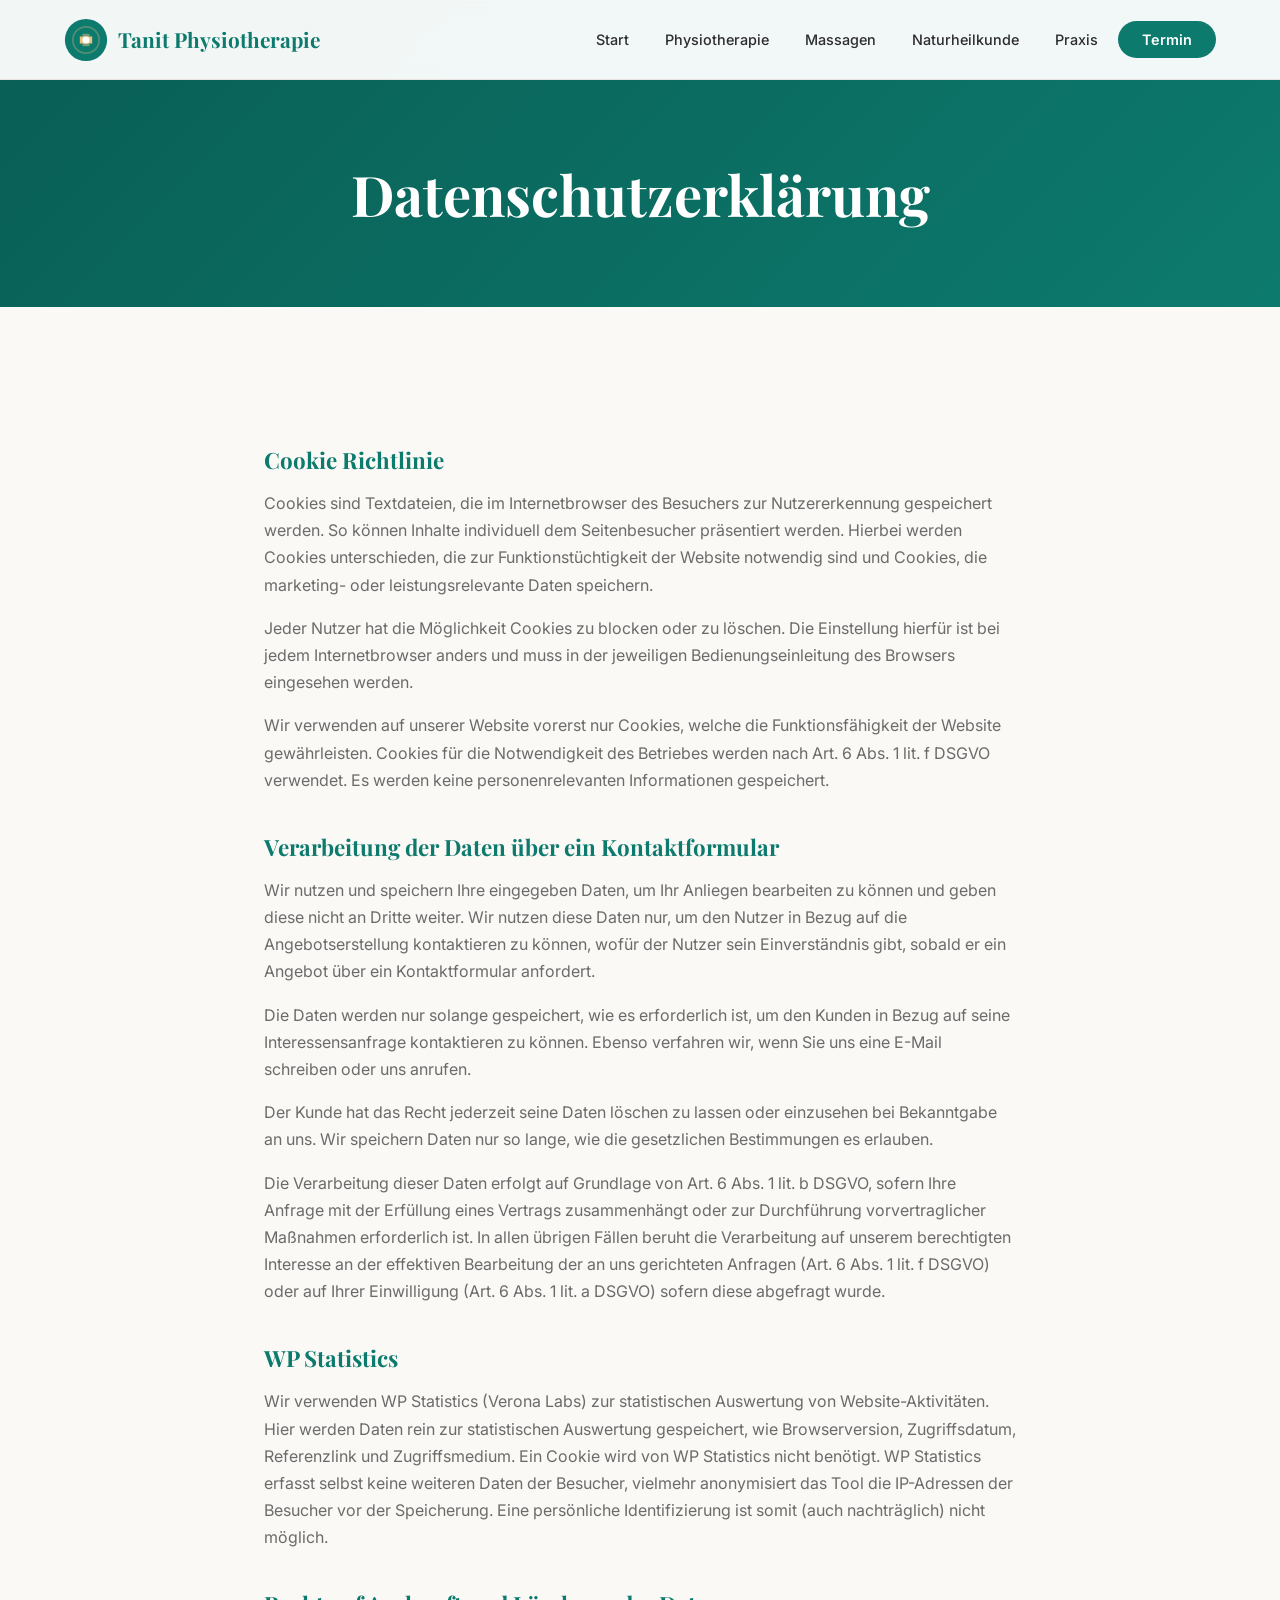
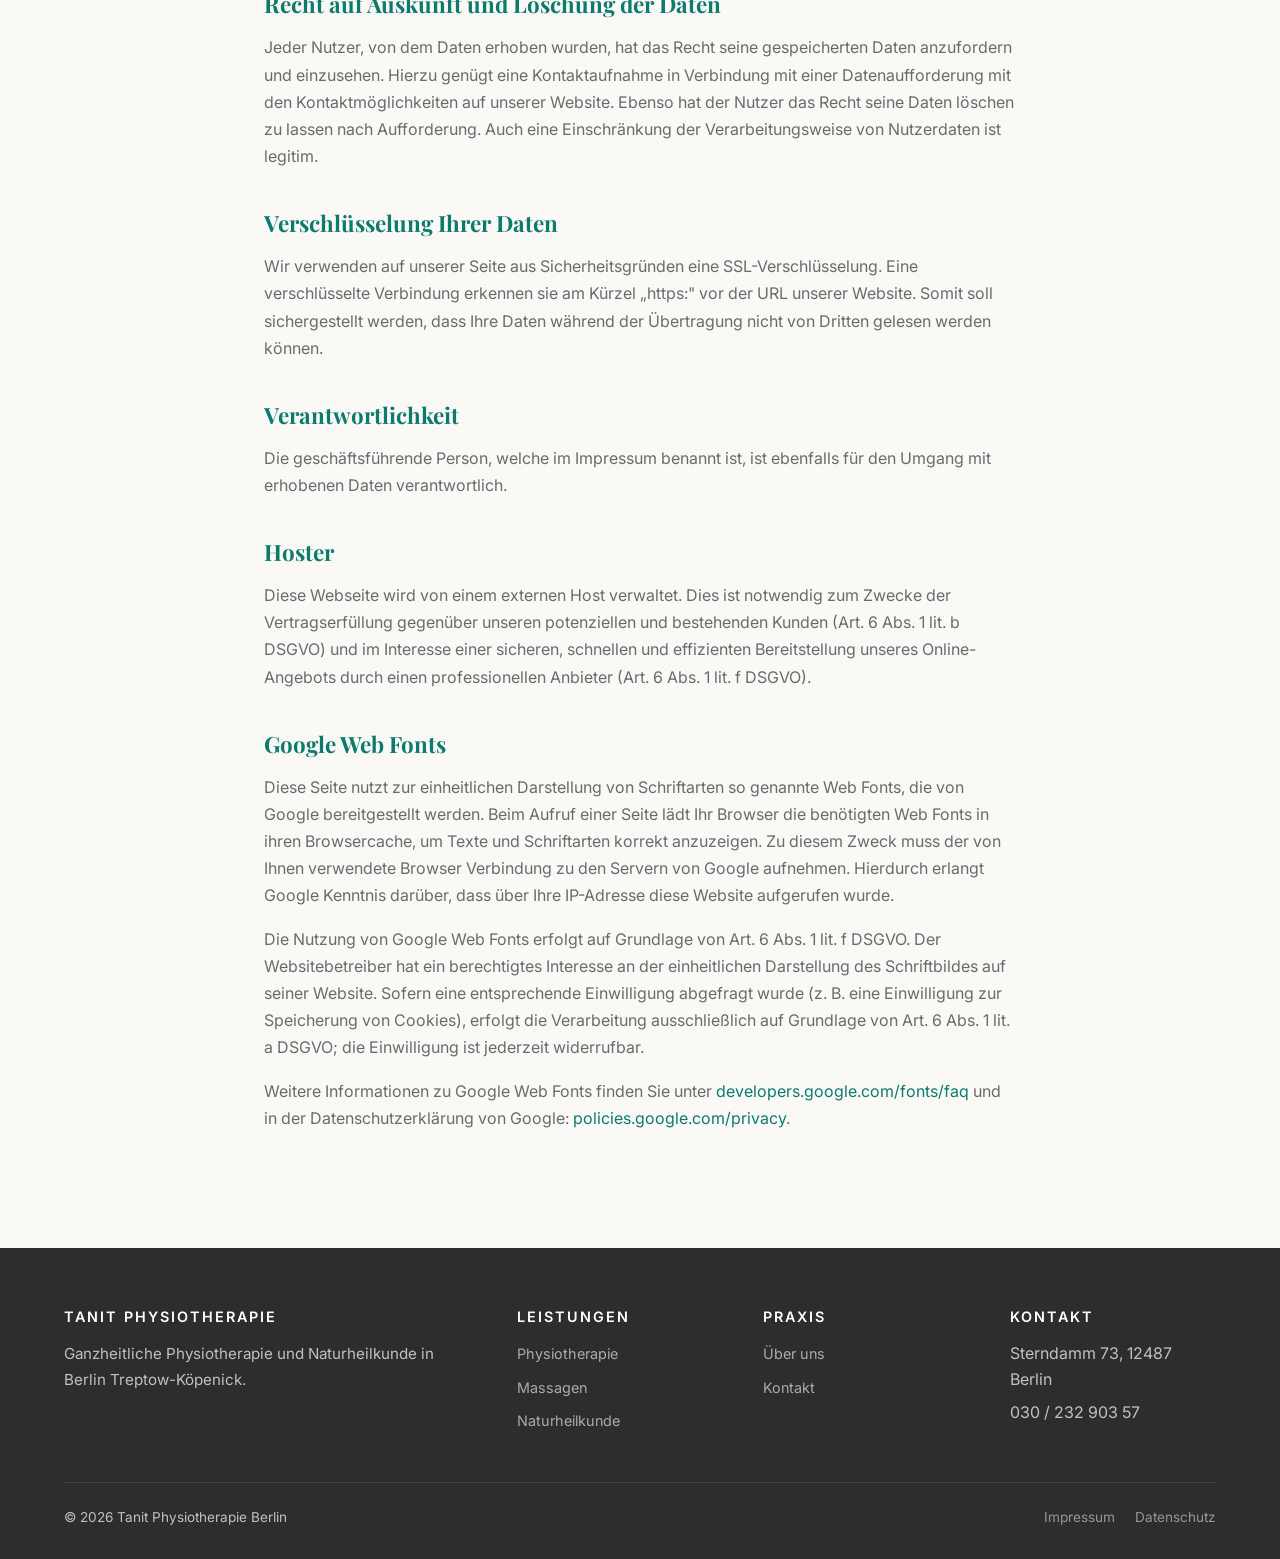
==== datenschutz.html @ 2d51f5e4 "Initial commit: Tanit Physiotherapie neue Website" ====
<!DOCTYPE html>
<html lang="de">
<head>
  <meta charset="UTF-8">
  <meta name="viewport" content="width=device-width, initial-scale=1.0">
  <title>Datenschutz | Tanit Physiotherapie Berlin</title>
  <link rel="preconnect" href="https://fonts.googleapis.com">
  <link rel="preconnect" href="https://fonts.gstatic.com" crossorigin>
  <link href="https://fonts.googleapis.com/css2?family=Inter:wght@400;500;600;700&family=Playfair+Display:wght@600;700&display=swap" rel="stylesheet">
  <link rel="stylesheet" href="styles.css">
</head>
<body>

  <nav class="nav" id="nav">
    <div class="nav-inner">
      <a href="/" class="nav-logo"><svg width="44" height="44" viewBox="0 0 100 100" fill="none"><circle cx="50" cy="50" r="48" fill="#0D7A6E"/><path d="M50 18C32.3 18 18 32.3 18 50s14.3 32 32 32 32-14.3 32-32S67.7 18 50 18zm0 4c15.5 0 28 12.5 28 28s-12.5 28-28 28-28-12.5-28-28 12.5-28 28-28z" fill="#E8C37E" opacity="0.3"/><path d="M36 42h28v16H36z" fill="#E8C37E"/><path d="M42 36h16v28H42z" fill="#E8C37E" opacity="0.5"/><circle cx="50" cy="50" r="8" fill="white"/></svg><span>Tanit Physiotherapie</span></a>
      <button class="nav-toggle" id="navToggle" aria-label="Menü öffnen"><span></span><span></span><span></span></button>
      <ul class="nav-links" id="navLinks">
        <li><a href="/">Start</a></li>
        <li><a href="physiotherapie.html">Physiotherapie</a></li>
        <li><a href="massage.html">Massagen</a></li>
        <li><a href="naturheilkunde.html">Naturheilkunde</a></li>
        <li><a href="praxis.html">Praxis</a></li>
        <li><a href="kontakt.html" class="nav-cta">Termin</a></li>
      </ul>
    </div>
  </nav>

  <section class="subpage-hero">
    <div class="container">
      <h1>Datenschutzerklärung</h1>
    </div>
  </section>

  <section class="section">
    <div class="container legal-content">

      <h2>Cookie Richtlinie</h2>
      <p>Cookies sind Textdateien, die im Internetbrowser des Besuchers zur Nutzererkennung gespeichert werden. So können Inhalte individuell dem Seitenbesucher präsentiert werden. Hierbei werden Cookies unterschieden, die zur Funktionstüchtigkeit der Website notwendig sind und Cookies, die marketing- oder leistungsrelevante Daten speichern.</p>
      <p>Jeder Nutzer hat die Möglichkeit Cookies zu blocken oder zu löschen. Die Einstellung hierfür ist bei jedem Internetbrowser anders und muss in der jeweiligen Bedienungseinleitung des Browsers eingesehen werden.</p>
      <p>Wir verwenden auf unserer Website vorerst nur Cookies, welche die Funktionsfähigkeit der Website gewährleisten. Cookies für die Notwendigkeit des Betriebes werden nach Art. 6 Abs. 1 lit. f DSGVO verwendet. Es werden keine personenrelevanten Informationen gespeichert.</p>

      <h2>Verarbeitung der Daten über ein Kontaktformular</h2>
      <p>Wir nutzen und speichern Ihre eingegeben Daten, um Ihr Anliegen bearbeiten zu können und geben diese nicht an Dritte weiter. Wir nutzen diese Daten nur, um den Nutzer in Bezug auf die Angebotserstellung kontaktieren zu können, wofür der Nutzer sein Einverständnis gibt, sobald er ein Angebot über ein Kontaktformular anfordert.</p>
      <p>Die Daten werden nur solange gespeichert, wie es erforderlich ist, um den Kunden in Bezug auf seine Interessensanfrage kontaktieren zu können. Ebenso verfahren wir, wenn Sie uns eine E-Mail schreiben oder uns anrufen.</p>
      <p>Der Kunde hat das Recht jederzeit seine Daten löschen zu lassen oder einzusehen bei Bekanntgabe an uns. Wir speichern Daten nur so lange, wie die gesetzlichen Bestimmungen es erlauben.</p>
      <p>Die Verarbeitung dieser Daten erfolgt auf Grundlage von Art. 6 Abs. 1 lit. b DSGVO, sofern Ihre Anfrage mit der Erfüllung eines Vertrags zusammenhängt oder zur Durchführung vorvertraglicher Maßnahmen erforderlich ist. In allen übrigen Fällen beruht die Verarbeitung auf unserem berechtigten Interesse an der effektiven Bearbeitung der an uns gerichteten Anfragen (Art. 6 Abs. 1 lit. f DSGVO) oder auf Ihrer Einwilligung (Art. 6 Abs. 1 lit. a DSGVO) sofern diese abgefragt wurde.</p>

      <h2>WP Statistics</h2>
      <p>Wir verwenden WP Statistics (Verona Labs) zur statistischen Auswertung von Website-Aktivitäten. Hier werden Daten rein zur statistischen Auswertung gespeichert, wie Browserversion, Zugriffsdatum, Referenzlink und Zugriffsmedium. Ein Cookie wird von WP Statistics nicht benötigt. WP Statistics erfasst selbst keine weiteren Daten der Besucher, vielmehr anonymisiert das Tool die IP-Adressen der Besucher vor der Speicherung. Eine persönliche Identifizierung ist somit (auch nachträglich) nicht möglich.</p>

      <h2>Recht auf Auskunft und Löschung der Daten</h2>
      <p>Jeder Nutzer, von dem Daten erhoben wurden, hat das Recht seine gespeicherten Daten anzufordern und einzusehen. Hierzu genügt eine Kontaktaufnahme in Verbindung mit einer Datenaufforderung mit den Kontaktmöglichkeiten auf unserer Website. Ebenso hat der Nutzer das Recht seine Daten löschen zu lassen nach Aufforderung. Auch eine Einschränkung der Verarbeitungsweise von Nutzerdaten ist legitim.</p>

      <h2>Verschlüsselung Ihrer Daten</h2>
      <p>Wir verwenden auf unserer Seite aus Sicherheitsgründen eine SSL-Verschlüsselung. Eine verschlüsselte Verbindung erkennen sie am Kürzel „https:" vor der URL unserer Website. Somit soll sichergestellt werden, dass Ihre Daten während der Übertragung nicht von Dritten gelesen werden können.</p>

      <h2>Verantwortlichkeit</h2>
      <p>Die geschäftsführende Person, welche im Impressum benannt ist, ist ebenfalls für den Umgang mit erhobenen Daten verantwortlich.</p>

      <h2>Hoster</h2>
      <p>Diese Webseite wird von einem externen Host verwaltet. Dies ist notwendig zum Zwecke der Vertragserfüllung gegenüber unseren potenziellen und bestehenden Kunden (Art. 6 Abs. 1 lit. b DSGVO) und im Interesse einer sicheren, schnellen und effizienten Bereitstellung unseres Online-Angebots durch einen professionellen Anbieter (Art. 6 Abs. 1 lit. f DSGVO).</p>

      <h2>Google Web Fonts</h2>
      <p>Diese Seite nutzt zur einheitlichen Darstellung von Schriftarten so genannte Web Fonts, die von Google bereitgestellt werden. Beim Aufruf einer Seite lädt Ihr Browser die benötigten Web Fonts in ihren Browsercache, um Texte und Schriftarten korrekt anzuzeigen. Zu diesem Zweck muss der von Ihnen verwendete Browser Verbindung zu den Servern von Google aufnehmen. Hierdurch erlangt Google Kenntnis darüber, dass über Ihre IP-Adresse diese Website aufgerufen wurde.</p>
      <p>Die Nutzung von Google Web Fonts erfolgt auf Grundlage von Art. 6 Abs. 1 lit. f DSGVO. Der Websitebetreiber hat ein berechtigtes Interesse an der einheitlichen Darstellung des Schriftbildes auf seiner Website. Sofern eine entsprechende Einwilligung abgefragt wurde (z. B. eine Einwilligung zur Speicherung von Cookies), erfolgt die Verarbeitung ausschließlich auf Grundlage von Art. 6 Abs. 1 lit. a DSGVO; die Einwilligung ist jederzeit widerrufbar.</p>
      <p>Weitere Informationen zu Google Web Fonts finden Sie unter <a href="https://developers.google.com/fonts/faq">developers.google.com/fonts/faq</a> und in der Datenschutzerklärung von Google: <a href="https://policies.google.com/privacy?hl=de">policies.google.com/privacy</a>.</p>

    </div>
  </section>

  <footer class="footer">
    <div class="container">
      <div class="footer-grid">
        <div class="footer-brand"><h4>Tanit Physiotherapie</h4><p>Ganzheitliche Physiotherapie und Naturheilkunde in Berlin Treptow-Köpenick.</p></div>
        <div><h4>Leistungen</h4><ul class="footer-links"><li><a href="physiotherapie.html">Physiotherapie</a></li><li><a href="massage.html">Massagen</a></li><li><a href="naturheilkunde.html">Naturheilkunde</a></li></ul></div>
        <div><h4>Praxis</h4><ul class="footer-links"><li><a href="praxis.html">Über uns</a></li><li><a href="kontakt.html">Kontakt</a></li></ul></div>
        <div><h4>Kontakt</h4><ul class="footer-links"><li>Sterndamm 73, 12487 Berlin</li><li>030 / 232 903 57</li></ul></div>
      </div>
      <div class="footer-bottom"><span>&copy; 2026 Tanit Physiotherapie Berlin</span><div class="footer-bottom-links"><a href="impressum.html">Impressum</a><a href="datenschutz.html">Datenschutz</a></div></div>
    </div>
  </footer>

  <script src="main.js"></script>
</body>
</html>
---- styles.css ----
/* =======================================
   Tanit Physiotherapie Berlin - Modern Styles
   ======================================= */

:root {
  --primary: #0D7A6E;
  --primary-dark: #095E54;
  --primary-light: #E8F5F3;
  --secondary: #E07A5F;
  --secondary-dark: #C8654A;
  --secondary-light: #FDF0ED;
  --accent: #E8C37E;
  --accent-light: #FCF5E8;
  --bg: #FBF9F6;
  --bg-white: #FFFFFF;
  --text: #2D2D2D;
  --text-light: #6B6B6B;
  --text-muted: #9A9A9A;
  --border: #E8E3DE;
  --shadow: 0 4px 20px rgba(0,0,0,0.08);
  --shadow-lg: 0 12px 40px rgba(0,0,0,0.12);
  --radius: 16px;
  --radius-sm: 8px;
  --transition: 0.3s cubic-bezier(0.4, 0, 0.2, 1);
  --nav-height: 80px;
}

/* Reset & Base */
*, *::before, *::after { margin: 0; padding: 0; box-sizing: border-box; }

html { scroll-behavior: smooth; }

body {
  font-family: 'Inter', -apple-system, BlinkMacSystemFont, 'Segoe UI', Roboto, sans-serif;
  color: var(--text);
  background: var(--bg);
  line-height: 1.6;
  overflow-x: hidden;
}

img { max-width: 100%; height: auto; display: block; }
a { color: var(--primary); text-decoration: none; transition: var(--transition); }
a:hover { color: var(--primary-dark); }

/* ====================================
   Typography
   ==================================== */
h1, h2, h3, h4 {
  font-family: 'Playfair Display', Georgia, serif;
  line-height: 1.2;
  color: var(--text);
}

h1 { font-size: clamp(2rem, 5vw, 3.5rem); }
h2 { font-size: clamp(1.6rem, 3.5vw, 2.5rem); margin-bottom: 1rem; }
h3 { font-size: clamp(1.2rem, 2vw, 1.5rem); margin-bottom: 0.75rem; }

.section-subtitle {
  font-family: 'Inter', sans-serif;
  font-size: 0.85rem;
  font-weight: 600;
  letter-spacing: 3px;
  text-transform: uppercase;
  color: var(--secondary);
  margin-bottom: 0.5rem;
}

.section-title { margin-bottom: 0.5rem; }

.section-desc {
  color: var(--text-light);
  font-size: 1.05rem;
  max-width: 600px;
  margin-bottom: 2.5rem;
}

/* ====================================
   Layout
   ==================================== */
.container {
  max-width: 1200px;
  margin: 0 auto;
  padding: 0 24px;
}

.section { padding: 100px 0; }

.section-center { text-align: center; }
.section-center .section-desc { margin-left: auto; margin-right: auto; }

/* ====================================
   Navigation
   ==================================== */
.nav {
  position: fixed;
  top: 0; left: 0; right: 0;
  height: var(--nav-height);
  z-index: 1000;
  background: rgba(255,255,255,0.95);
  backdrop-filter: blur(12px);
  -webkit-backdrop-filter: blur(12px);
  border-bottom: 1px solid var(--border);
  transition: var(--transition);
}

.nav-scrolled { box-shadow: var(--shadow); }

.nav-inner {
  max-width: 1200px;
  margin: 0 auto;
  padding: 0 24px;
  height: 100%;
  display: flex;
  align-items: center;
  justify-content: space-between;
}

.nav-logo {
  display: flex;
  align-items: center;
  gap: 10px;
  font-family: 'Playfair Display', serif;
  font-size: 1.3rem;
  font-weight: 700;
  color: var(--primary);
}

.nav-logo img { width: 44px; height: 44px; border-radius: 50%; }

.nav-links {
  display: flex;
  list-style: none;
  gap: 4px;
  align-items: center;
}

.nav-links a {
  padding: 8px 16px;
  border-radius: var(--radius-sm);
  color: var(--text);
  font-size: 0.9rem;
  font-weight: 500;
  transition: var(--transition);
}

.nav-links a:hover,
.nav-links a.active { background: var(--primary-light); color: var(--primary); }

.nav-cta {
  background: var(--primary) !important;
  color: white !important;
  padding: 10px 24px !important;
  border-radius: 50px !important;
  font-weight: 600 !important;
}

.nav-cta:hover { background: var(--primary-dark) !important; color: white !important; }

/* Mobile Menu */
.nav-toggle {
  display: none;
  flex-direction: column;
  gap: 5px;
  cursor: pointer;
  padding: 4px;
  background: none;
  border: none;
}

.nav-toggle span {
  width: 28px;
  height: 2.5px;
  background: var(--text);
  border-radius: 2px;
  transition: var(--transition);
}

.nav-toggle.open span:nth-child(1) { transform: rotate(45deg) translate(5px, 5px); }
.nav-toggle.open span:nth-child(2) { opacity: 0; }
.nav-toggle.open span:nth-child(3) { transform: rotate(-45deg) translate(5px, -5px); }

/* ====================================
   Hero
   ==================================== */
.hero {
  min-height: 100vh;
  display: flex;
  align-items: center;
  padding-top: var(--nav-height);
  position: relative;
  overflow: hidden;
  background: linear-gradient(135deg, var(--primary-dark) 0%, var(--primary) 50%, #0B8A7C 100%);
}

.hero::before {
  content: '';
  position: absolute;
  top: 0; left: 0; right: 0; bottom: 0;
  background:
    radial-gradient(ellipse at 20% 80%, rgba(232,195,126,0.15) 0%, transparent 50%),
    radial-gradient(ellipse at 80% 20%, rgba(224,122,95,0.12) 0%, transparent 50%);
  pointer-events: none;
}

.hero-pattern {
  position: absolute;
  right: -10%;
  top: -20%;
  width: 70%;
  height: 140%;
  background: radial-gradient(circle at 50% 50%, rgba(255,255,255,0.04) 0%, transparent 70%);
  pointer-events: none;
}

.hero-content {
  position: relative;
  z-index: 2;
  max-width: 700px;
}

.hero h1 {
  color: white;
  margin-bottom: 0.5rem;
}

.hero h1 span { color: var(--accent); }

.hero p {
  color: rgba(255,255,255,0.85);
  font-size: 1.15rem;
  margin-bottom: 2rem;
  max-width: 550px;
  line-height: 1.7;
}

.hero-badge {
  display: inline-flex;
  align-items: center;
  gap: 8px;
  background: rgba(255,255,255,0.12);
  backdrop-filter: blur(8px);
  padding: 8px 18px;
  border-radius: 50px;
  color: rgba(255,255,255,0.9);
  font-size: 0.85rem;
  font-weight: 500;
  margin-bottom: 1.5rem;
  border: 1px solid rgba(255,255,255,0.15);
}

.hero-badge svg { width: 16px; height: 16px; fill: var(--accent); }

.hero-actions {
  display: flex;
  gap: 16px;
  flex-wrap: wrap;
}

/* ====================================
   Buttons
   ==================================== */
.btn {
  display: inline-flex;
  align-items: center;
  gap: 8px;
  padding: 14px 32px;
  border-radius: 50px;
  font-weight: 600;
  font-size: 0.95rem;
  border: none;
  cursor: pointer;
  transition: var(--transition);
  font-family: inherit;
}

.btn-primary {
  background: var(--secondary);
  color: white;
}
.btn-primary:hover { background: var(--secondary-dark); color: white; transform: translateY(-2px); box-shadow: 0 8px 25px rgba(224,122,95,0.35); }

.btn-outline-light {
  background: transparent;
  color: white;
  border: 2px solid rgba(255,255,255,0.3);
}
.btn-outline-light:hover { border-color: white; background: rgba(255,255,255,0.1); color: white; }

.btn-outline {
  background: transparent;
  color: var(--primary);
  border: 2px solid var(--primary);
}
.btn-outline:hover { background: var(--primary); color: white; }

/* ====================================
   Cards
   ==================================== */
.card-grid {
  display: grid;
  grid-template-columns: repeat(auto-fit, minmax(280px, 1fr));
  gap: 24px;
}

.card {
  background: var(--bg-white);
  border-radius: var(--radius);
  padding: 36px 28px;
  box-shadow: var(--shadow);
  transition: var(--transition);
  border: 1px solid var(--border);
}

.card:hover { transform: translateY(-4px); box-shadow: var(--shadow-lg); }

.card-icon {
  width: 60px;
  height: 60px;
  border-radius: 16px;
  display: flex;
  align-items: center;
  justify-content: center;
  font-size: 1.6rem;
  margin-bottom: 20px;
}

.card h3 { margin-bottom: 0.5rem; }
.card p { color: var(--text-light); font-size: 0.95rem; line-height: 1.65; }
.card-link { margin-top: 16px; display: inline-flex; align-items: center; gap: 6px; font-weight: 600; font-size: 0.9rem; }

/* ====================================
   Service Detail Cards (big ones)
   ==================================== */
.service-detail {
  background: var(--bg-white);
  border-radius: var(--radius);
  padding: 40px;
  box-shadow: var(--shadow);
  border: 1px solid var(--border);
  margin-bottom: 24px;
  transition: var(--transition);
}

.service-detail:hover { box-shadow: var(--shadow-lg); }

.service-detail h2 { color: var(--primary); font-size: 1.5rem; margin-bottom: 0.5rem; }
.service-detail .service-meta { color: var(--text-light); margin-bottom: 1rem; font-size: 0.95rem; }
.service-detail p { color: var(--text-light); line-height: 1.7; margin-bottom: 1.25rem; }
.service-detail ul { padding-left: 20px; color: var(--text-light); margin-bottom: 1.25rem; }
.service-detail ul li { margin-bottom: 6px; }

/* ====================================
   Info Strip (Opening Hours + Contact)
   ==================================== */
.info-strip {
  display: grid;
  grid-template-columns: 1fr 1fr;
  gap: 40px;
  background: var(--primary);
  border-radius: var(--radius);
  padding: 50px;
  color: white;
}

.info-strip h3 { color: white; font-size: 1.4rem; margin-bottom: 1rem; }
.info-strip h3 span { color: var(--accent); }

.hours-grid {
  display: grid;
  gap: 8px;
}

.hours-row {
  display: flex;
  justify-content: space-between;
  padding: 6px 0;
  border-bottom: 1px solid rgba(255,255,255,0.1);
  font-size: 0.95rem;
}

.hours-day { font-weight: 500; }
.hours-time { color: rgba(255,255,255,0.85); }

.info-strip .contact-block p {
  color: rgba(255,255,255,0.9);
  margin-bottom: 6px;
  font-size: 0.95rem;
}

.info-strip .contact-block strong { color: white; }

.info-strip .contact-phone {
  font-size: 1.5rem;
  font-weight: 700;
  color: var(--accent) !important;
  margin: 12px 0;
}

/* ====================================
   About Section
   ==================================== */
.about-grid {
  display: grid;
  grid-template-columns: 1fr 1fr;
  gap: 60px;
  align-items: center;
}

.about-image {
  border-radius: var(--radius);
  overflow: hidden;
  box-shadow: var(--shadow-lg);
  background: var(--primary-light);
  aspect-ratio: 4/3;
  display: flex;
  align-items: center;
  justify-content: center;
}

.about-image-placeholder {
  width: 100%;
  height: 100%;
  background: linear-gradient(135deg, var(--primary-light), var(--accent-light));
  display: flex;
  align-items: center;
  justify-content: center;
  font-size: 4rem;
  color: var(--primary);
}

/* ====================================
   Contact Form
   ==================================== */
.contact-section {
  background: var(--primary);
  color: white;
}

.contact-section .section-title { color: white; }
.contact-section .section-desc { color: rgba(255,255,255,0.85); }

.form-grid {
  display: grid;
  grid-template-columns: 1fr 1fr;
  gap: 16px;
}

.form-grid .full-width { grid-column: 1 / -1; }

.form-group label {
  display: block;
  margin-bottom: 6px;
  font-size: 0.9rem;
  font-weight: 500;
  color: rgba(255,255,255,0.9);
}

.form-group input,
.form-group select,
.form-group textarea {
  width: 100%;
  padding: 14px 18px;
  border-radius: var(--radius-sm);
  border: 2px solid rgba(255,255,255,0.2);
  background: rgba(255,255,255,0.1);
  color: white;
  font-size: 1rem;
  font-family: inherit;
  transition: var(--transition);
}

.form-group input::placeholder,
.form-group textarea::placeholder { color: rgba(255,255,255,0.5); }

.form-group input:focus,
.form-group select:focus,
.form-group textarea:focus {
  outline: none;
  border-color: var(--accent);
  background: rgba(255,255,255,0.15);
}

.form-group select option { color: var(--text); }

.form-group textarea { resize: vertical; }

.form-checkbox {
  display: flex;
  align-items: flex-start;
  gap: 10px;
  font-size: 0.85rem;
  color: rgba(255,255,255,0.85);
  margin-top: 8px;
}

.form-checkbox input { width: auto; margin-top: 3px; }

.form-checkbox a { color: var(--accent); text-decoration: underline; }

/* ====================================
   Footer
   ==================================== */
.footer {
  background: var(--text);
  color: rgba(255,255,255,0.7);
  padding: 60px 0 30px;
}

.footer-grid {
  display: grid;
  grid-template-columns: 2fr 1fr 1fr 1fr;
  gap: 40px;
  margin-bottom: 40px;
}

.footer h4 {
  color: white;
  font-family: 'Inter', sans-serif;
  font-size: 0.9rem;
  font-weight: 600;
  text-transform: uppercase;
  letter-spacing: 2px;
  margin-bottom: 1rem;
}

.footer-brand p { font-size: 0.95rem; line-height: 1.7; margin-bottom: 1rem; }

.footer-links { list-style: none; }
.footer-links li { margin-bottom: 8px; }
.footer-links a { color: rgba(255,255,255,0.6); font-size: 0.9rem; }
.footer-links a:hover { color: var(--accent); }

.footer-bottom {
  border-top: 1px solid rgba(255,255,255,0.1);
  padding-top: 24px;
  display: flex;
  justify-content: space-between;
  align-items: center;
  flex-wrap: wrap;
  gap: 12px;
  font-size: 0.85rem;
}

.footer-bottom-links { display: flex; gap: 20px; }
.footer-bottom-links a { color: rgba(255,255,255,0.5); font-size: 0.85rem; }
.footer-bottom-links a:hover { color: var(--accent); }

/* ====================================
   Subpage Hero
   ==================================== */
.subpage-hero {
  padding: 160px 0 80px;
  background: linear-gradient(135deg, var(--primary-dark), var(--primary));
  color: white;
  text-align: center;
}

.subpage-hero h1 { color: white; }
.subpage-hero p { color: rgba(255,255,255,0.85); max-width: 550px; margin: 0.75rem auto 0; }

/* ====================================
   Back link
   ==================================== */
.back-link {
  display: inline-flex;
  align-items: center;
  gap: 6px;
  margin-bottom: 32px;
  font-weight: 500;
  font-size: 0.9rem;
}

/* ====================================
   Legal Pages
   ==================================== */
.legal-content { max-width: 800px; margin: 0 auto; }
.legal-content h2 { color: var(--primary); font-size: 1.4rem; margin-top: 2.5rem; }
.legal-content h3 { font-size: 1.1rem; margin-top: 1.5rem; }
.legal-content p { color: var(--text-light); margin-bottom: 1rem; line-height: 1.7; }
.legal-content ul { padding-left: 20px; color: var(--text-light); margin-bottom: 1rem; }

/* ====================================
   Responsive
   ==================================== */
@media (max-width: 768px) {
  .nav-toggle { display: flex; }

  .nav-links {
    position: fixed;
    top: var(--nav-height);
    left: 0; right: 0;
    background: rgba(255,255,255,0.98);
    backdrop-filter: blur(12px);
    flex-direction: column;
    padding: 20px;
    gap: 4px;
    border-bottom: 1px solid var(--border);
    transform: translateY(-120%);
    opacity: 0;
    transition: var(--transition);
    pointer-events: none;
  }

  .nav-links.open {
    transform: translateY(0);
    opacity: 1;
    pointer-events: all;
  }

  .nav-links a { padding: 12px 16px; width: 100%; }

  .about-grid { grid-template-columns: 1fr; gap: 30px; }
  .info-strip { grid-template-columns: 1fr; padding: 30px; gap: 30px; }
  .form-grid { grid-template-columns: 1fr; }
  .footer-grid { grid-template-columns: 1fr 1fr; }

  .hero { min-height: 90vh; }
  .hero-content { text-align: center; }
  .hero-actions { justify-content: center; }
  .hero p { margin-left: auto; margin-right: auto; }

  .section { padding: 60px 0; }
  .subpage-hero { padding: 130px 0 50px; }
}

@media (max-width: 480px) {
  .footer-grid { grid-template-columns: 1fr; }
  .footer-bottom { flex-direction: column; text-align: center; }
  .service-detail { padding: 24px; }
}

/* ====================================
   Page Header Banner (for subpages)
   ==================================== */
.page-header {
  padding-top: calc(var(--nav-height) + 40px);
  padding-bottom: 40px;
  background: var(--primary-light);
  border-bottom: 1px solid var(--border);
}

.page-header h1 { color: var(--primary); }

/* ====================================
   Utility
   ==================================== */
.mt-2 { margin-top: 2rem; }
.mb-2 { margin-bottom: 2rem; }
.text-center { text-align: center; }

/* Floating phone button */
.phone-float {
  position: fixed;
  bottom: 24px;
  right: 24px;
  z-index: 999;
  width: 60px;
  height: 60px;
  border-radius: 50%;
  background: var(--secondary);
  color: white;
  display: flex;
  align-items: center;
  justify-content: center;
  font-size: 1.5rem;
  box-shadow: 0 4px 20px rgba(224,122,95,0.4);
  transition: var(--transition);
  border: none;
  cursor: pointer;
}

.phone-float:hover {
  transform: scale(1.1);
  background: var(--secondary-dark);
  color: white;
  box-shadow: 0 6px 30px rgba(224,122,95,0.5);
}
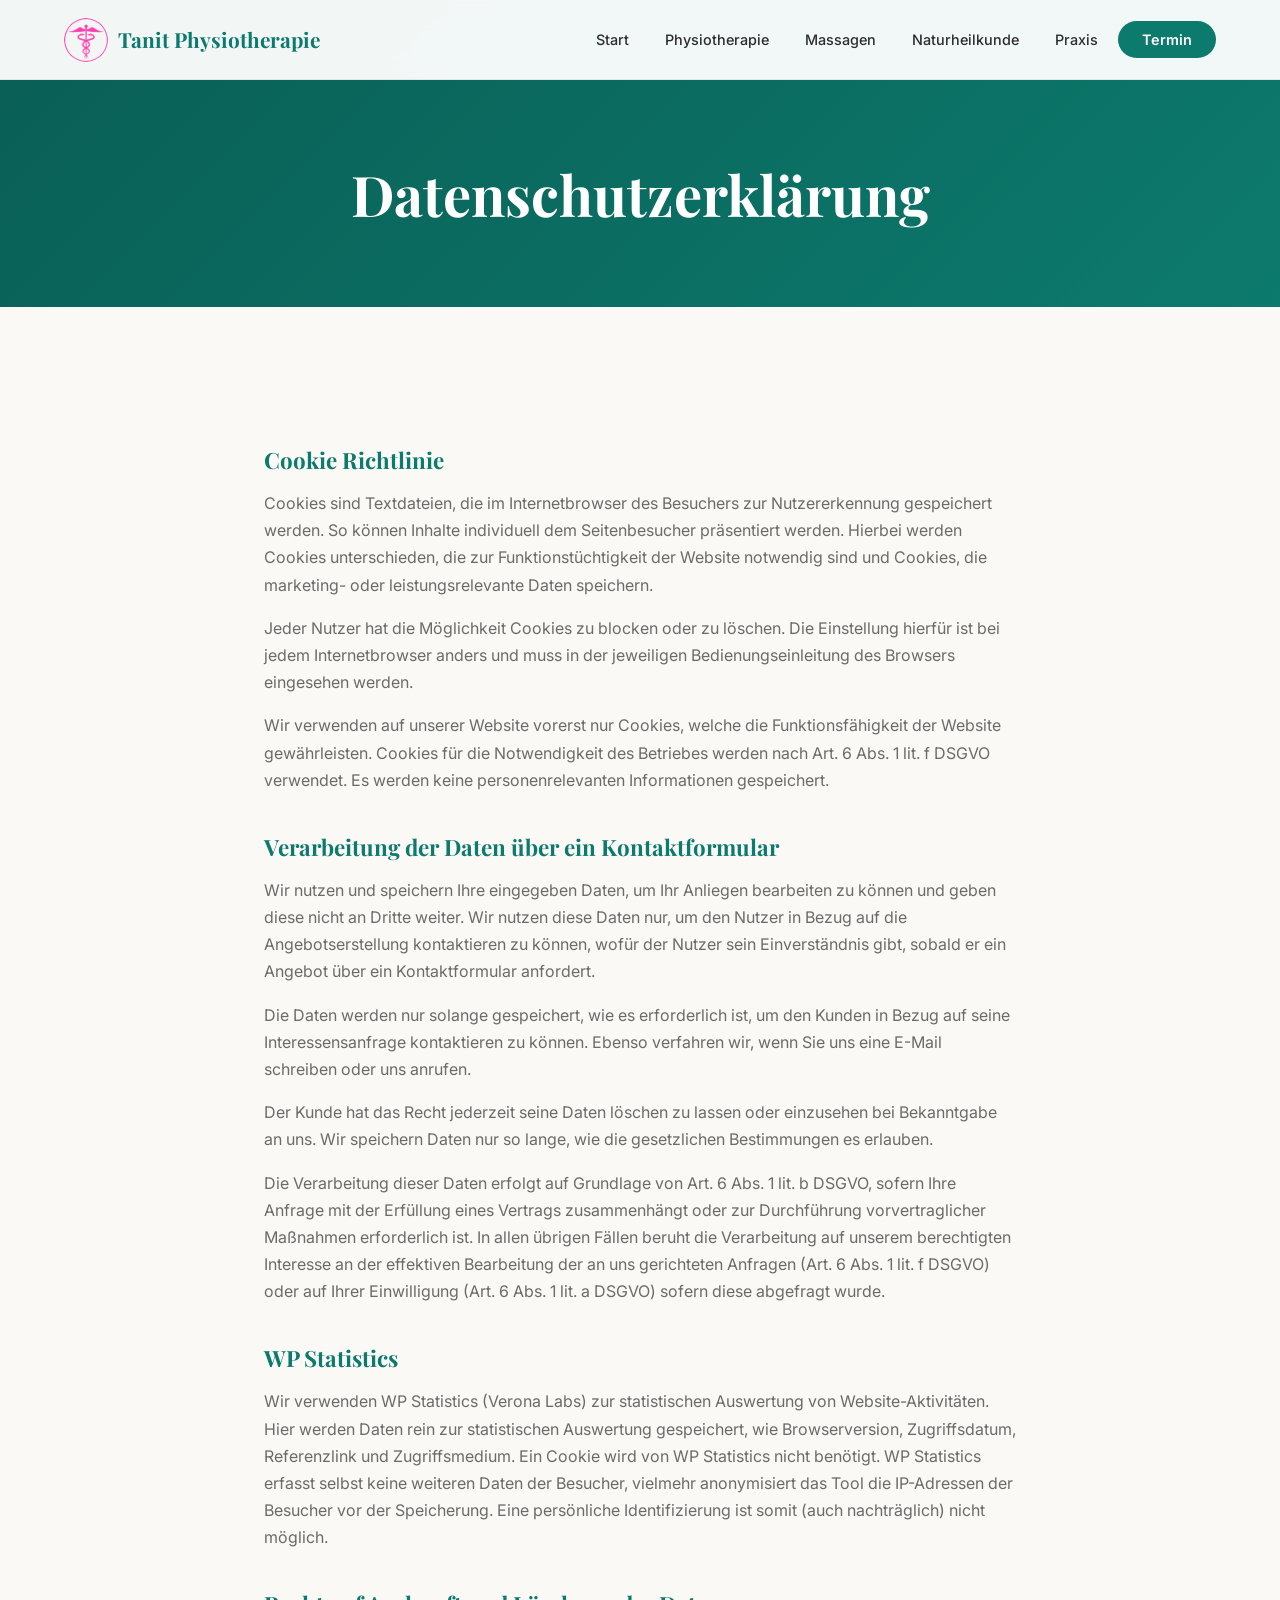
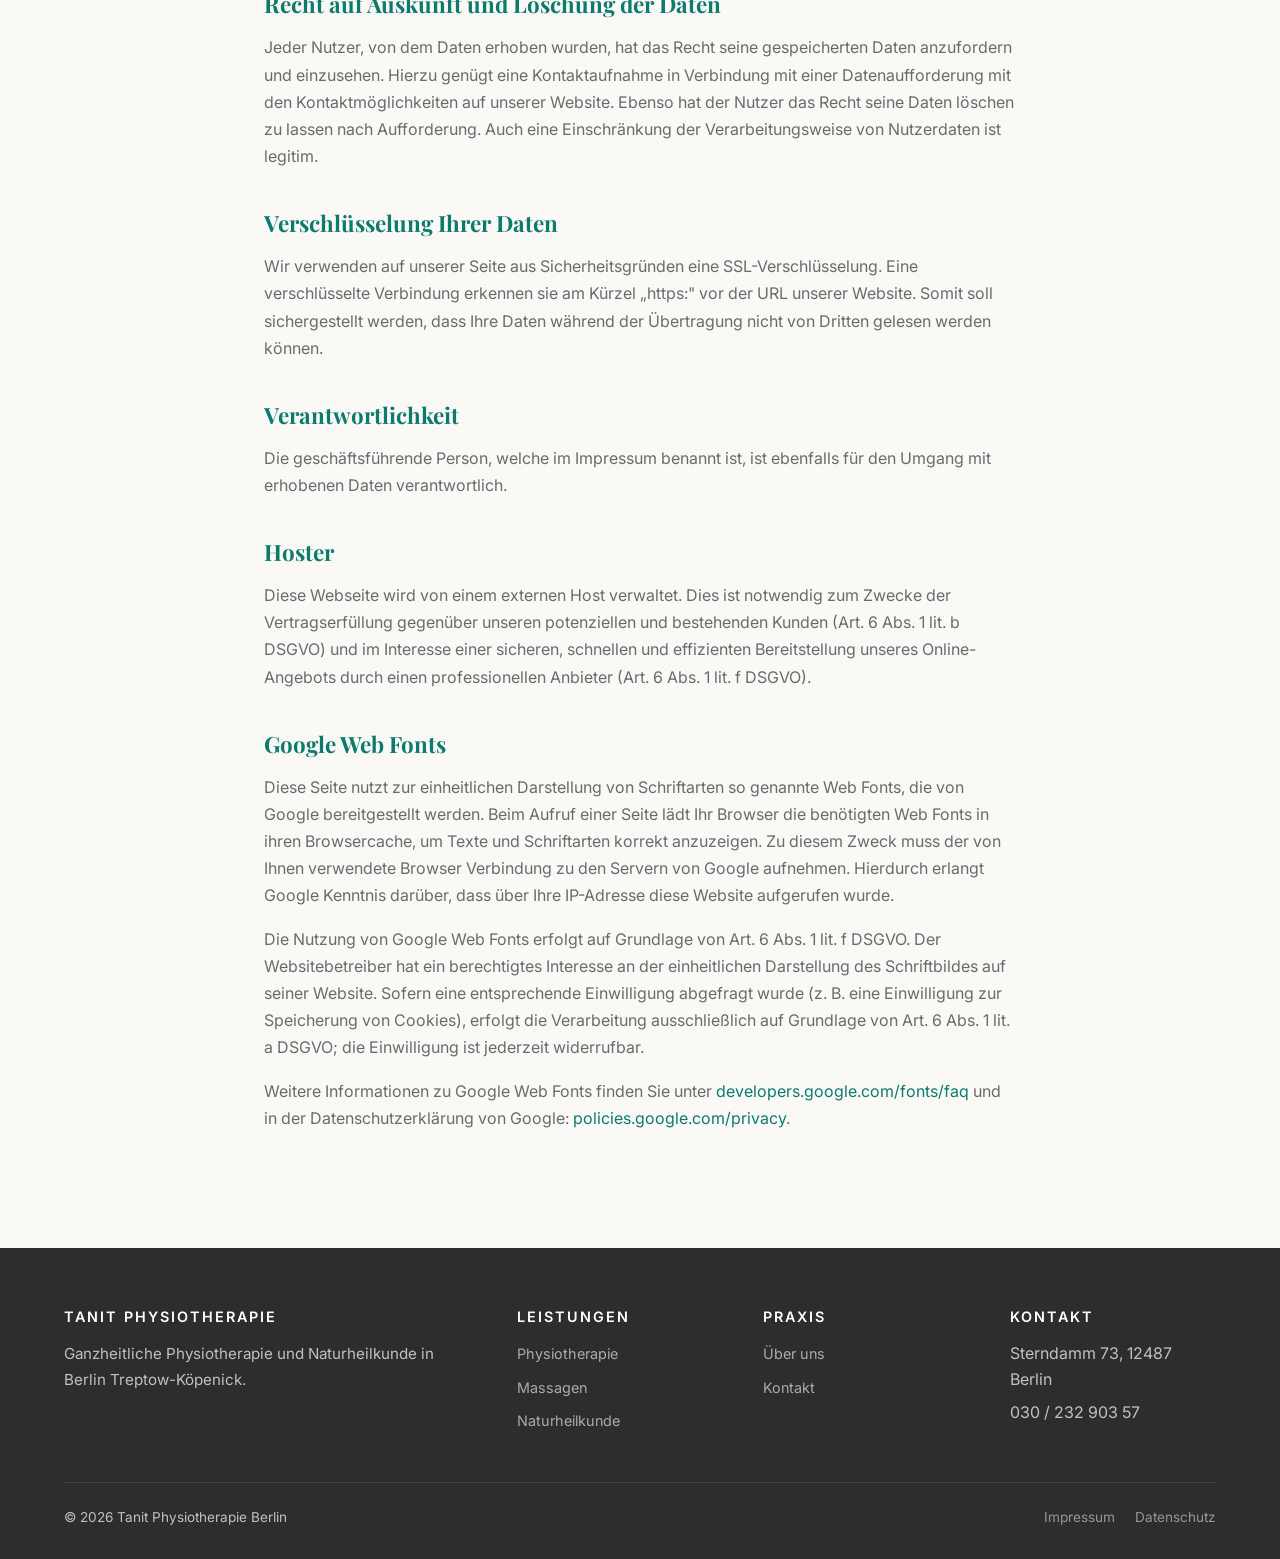
==== commit bb085b8c: "add real images from old site, improve design" ====
--- a/datenschutz.html
+++ b/datenschutz.html
@@ -13,7 +13,7 @@
 
   <nav class="nav" id="nav">
     <div class="nav-inner">
-      <a href="/" class="nav-logo"><svg width="44" height="44" viewBox="0 0 100 100" fill="none"><circle cx="50" cy="50" r="48" fill="#0D7A6E"/><path d="M50 18C32.3 18 18 32.3 18 50s14.3 32 32 32 32-14.3 32-32S67.7 18 50 18zm0 4c15.5 0 28 12.5 28 28s-12.5 28-28 28-28-12.5-28-28 12.5-28 28-28z" fill="#E8C37E" opacity="0.3"/><path d="M36 42h28v16H36z" fill="#E8C37E"/><path d="M42 36h16v28H42z" fill="#E8C37E" opacity="0.5"/><circle cx="50" cy="50" r="8" fill="white"/></svg><span>Tanit Physiotherapie</span></a>
+      <a href="/" class="nav-logo"><img src="images/logo.png" alt="Tanit Physiotherapie Logo"><span>Tanit Physiotherapie</span></a>
       <button class="nav-toggle" id="navToggle" aria-label="Menü öffnen"><span></span><span></span><span></span></button>
       <ul class="nav-links" id="navLinks">
         <li><a href="/">Start</a></li>
--- a/styles.css
+++ b/styles.css
@@ -125,7 +125,7 @@
   color: var(--primary);
 }
 
-.nav-logo img { width: 44px; height: 44px; border-radius: 50%; }
+.nav-logo img { width: 44px; height: 44px; border-radius: 50%; object-fit: cover; }
 
 .nav-links {
   display: flex;
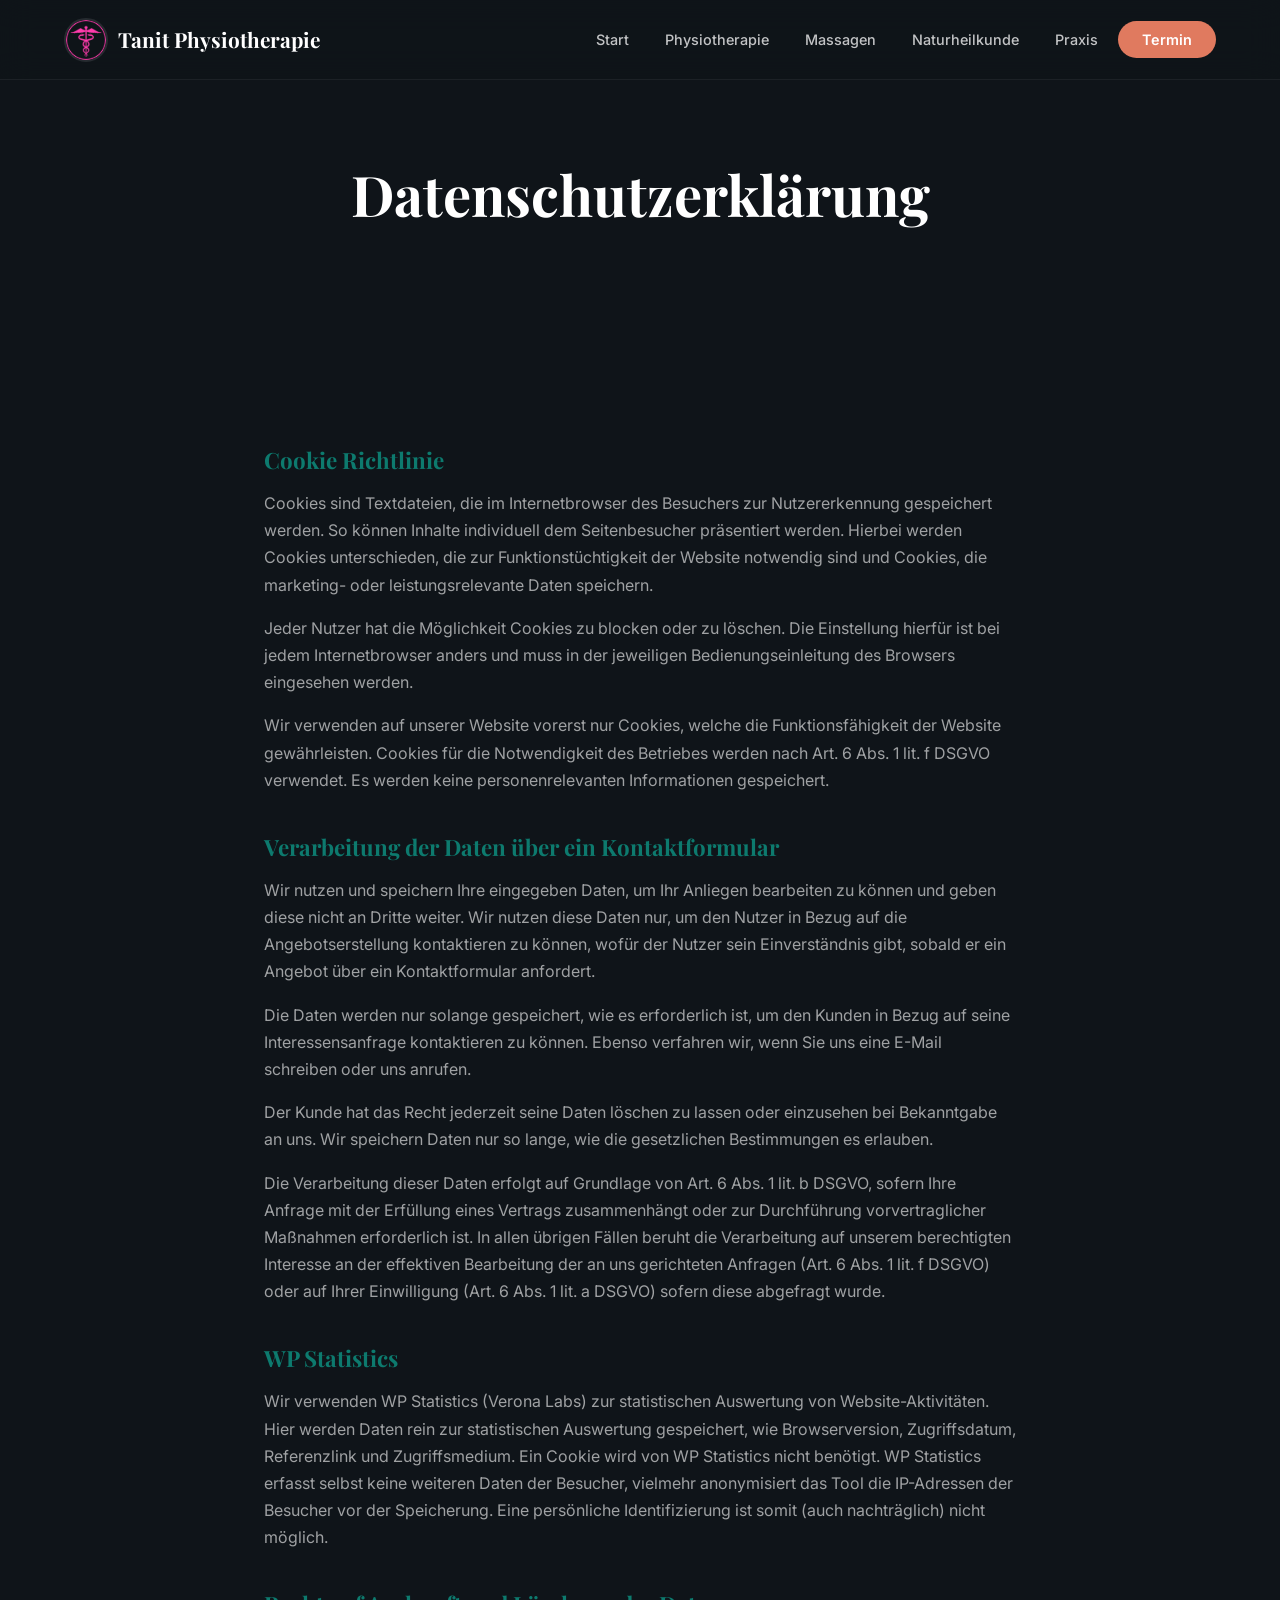
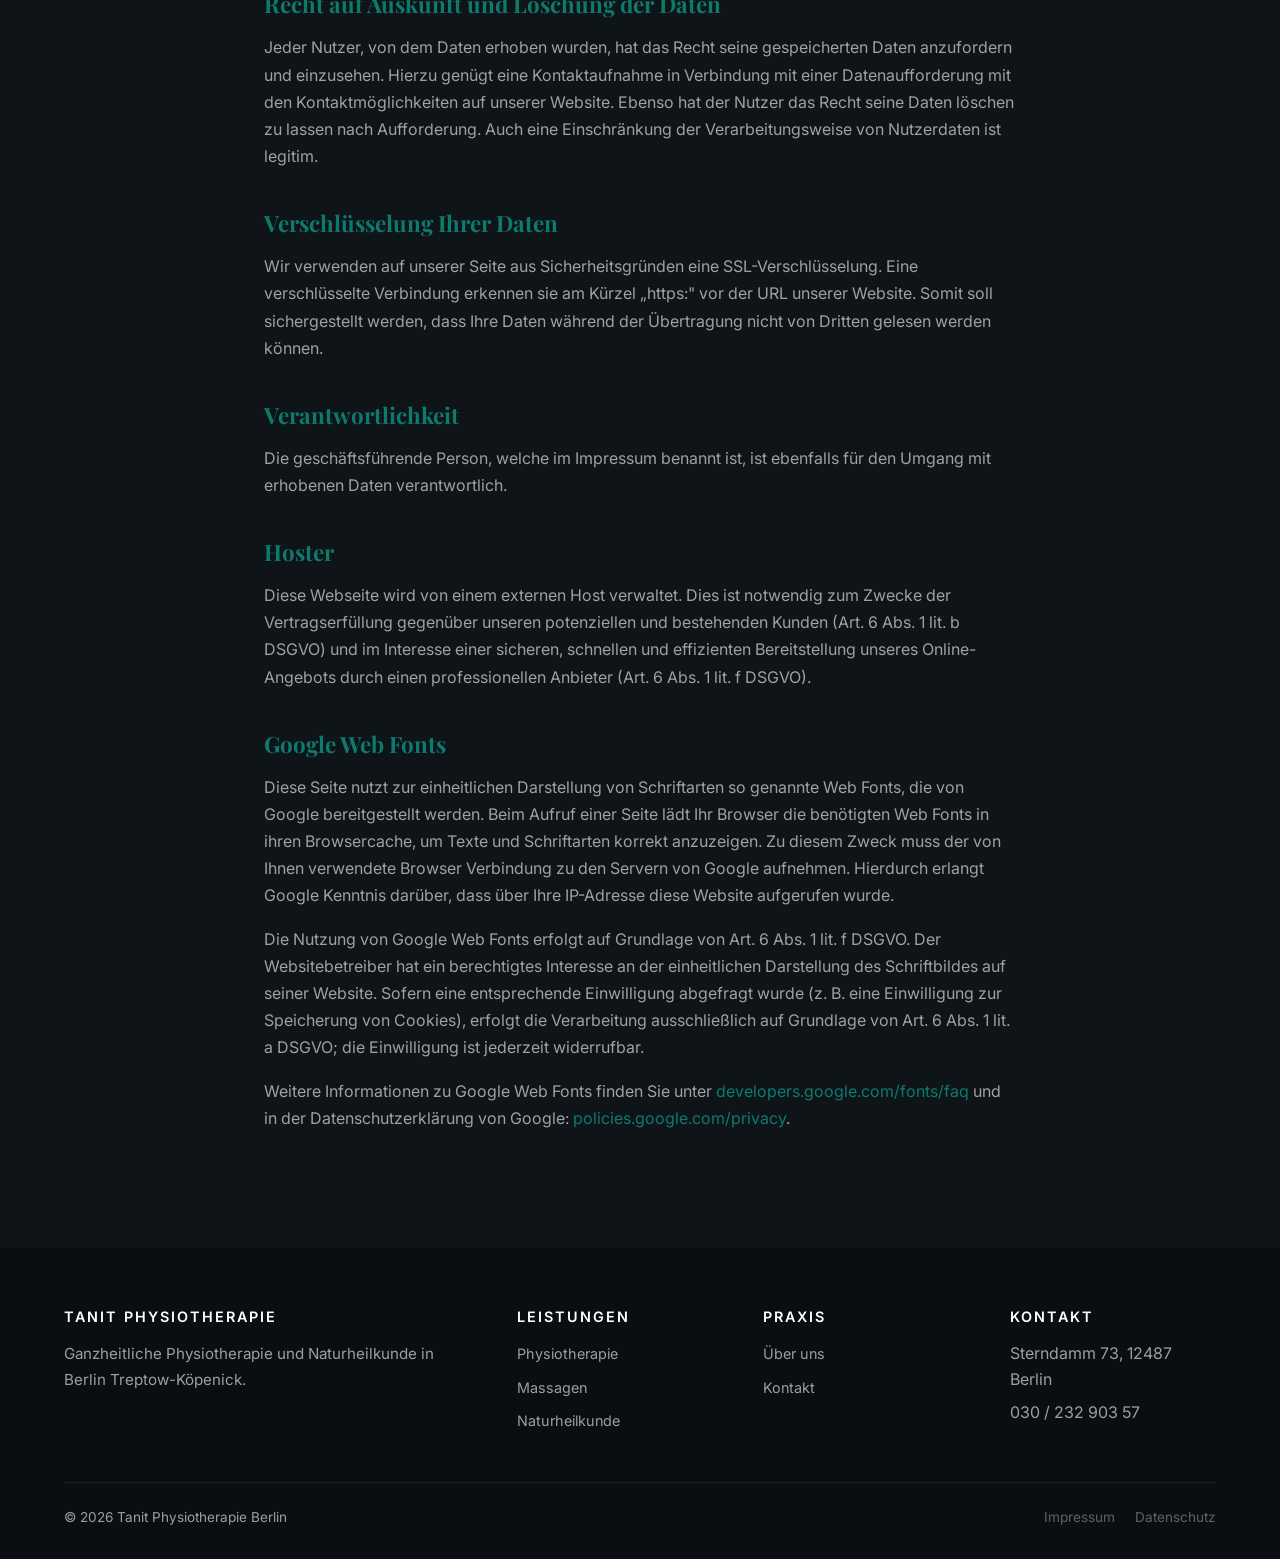
==== commit 391c992b: "Fix broken nav links, wrong icon, map embed, and typos - Replace href="/" with index.html across all" ====
--- a/datenschutz.html
+++ b/datenschutz.html
@@ -13,10 +13,10 @@
 
   <nav class="nav" id="nav">
     <div class="nav-inner">
-      <a href="/" class="nav-logo"><img src="images/logo.png" alt="Tanit Physiotherapie Logo"><span>Tanit Physiotherapie</span></a>
+      <a href="index.html" class="nav-logo"><img src="images/logo.png" alt="Tanit Physiotherapie Logo"><span>Tanit Physiotherapie</span></a>
       <button class="nav-toggle" id="navToggle" aria-label="Menü öffnen"><span></span><span></span><span></span></button>
       <ul class="nav-links" id="navLinks">
-        <li><a href="/">Start</a></li>
+        <li><a href="index.html">Start</a></li>
         <li><a href="physiotherapie.html">Physiotherapie</a></li>
         <li><a href="massage.html">Massagen</a></li>
         <li><a href="naturheilkunde.html">Naturheilkunde</a></li>
--- a/styles.css
+++ b/styles.css
@@ -1,24 +1,37 @@
 /* =======================================
-   Tanit Physiotherapie Berlin - Modern Styles
+   Tanit Physiotherapie Berlin - Dark Professional
    ======================================= */
 
 :root {
   --primary: #0D7A6E;
-  --primary-dark: #095E54;
+  --primary-dark: #064A42;
   --primary-light: #E8F5F3;
   --secondary: #E07A5F;
   --secondary-dark: #C8654A;
-  --secondary-light: #FDF0ED;
   --accent: #E8C37E;
   --accent-light: #FCF5E8;
-  --bg: #FBF9F6;
-  --bg-white: #FFFFFF;
-  --text: #2D2D2D;
-  --text-light: #6B6B6B;
-  --text-muted: #9A9A9A;
-  --border: #E8E3DE;
-  --shadow: 0 4px 20px rgba(0,0,0,0.08);
-  --shadow-lg: 0 12px 40px rgba(0,0,0,0.12);
+
+  --bg: #0F1419;
+  --bg-white: #1A2027;
+  --bg-dark: #0F1419;
+  --bg-dark-alt: #1A2027;
+  --bg-light: #1A2027;
+  --bg-card: #262D35;
+  --bg-card-hover: #2E3740;
+
+  --text: rgba(255,255,255,0.92);
+  --text-light: rgba(255,255,255,0.6);
+  --text-muted: rgba(255,255,255,0.4);
+  --text-on-dark: rgba(255,255,255,0.92);
+  --text-on-dark-muted: rgba(255,255,255,0.6);
+
+  --border: rgba(255,255,255,0.08);
+  --border-dark: rgba(255,255,255,0.08);
+
+  --shadow-sm: 0 2px 8px rgba(0,0,0,0.06);
+  --shadow: 0 4px 24px rgba(0,0,0,0.1);
+  --shadow-lg: 0 12px 48px rgba(0,0,0,0.15);
+
   --radius: 16px;
   --radius-sm: 8px;
   --transition: 0.3s cubic-bezier(0.4, 0, 0.2, 1);
@@ -57,9 +70,9 @@
 
 .section-subtitle {
   font-family: 'Inter', sans-serif;
-  font-size: 0.85rem;
+  font-size: 0.8rem;
   font-weight: 600;
-  letter-spacing: 3px;
+  letter-spacing: 4px;
   text-transform: uppercase;
   color: var(--secondary);
   margin-bottom: 0.5rem;
@@ -89,21 +102,24 @@
 .section-center .section-desc { margin-left: auto; margin-right: auto; }
 
 /* ====================================
-   Navigation
+   Navigation - Dark & Transparent
    ==================================== */
 .nav {
   position: fixed;
   top: 0; left: 0; right: 0;
   height: var(--nav-height);
   z-index: 1000;
-  background: rgba(255,255,255,0.95);
-  backdrop-filter: blur(12px);
-  -webkit-backdrop-filter: blur(12px);
-  border-bottom: 1px solid var(--border);
-  transition: var(--transition);
-}
-
-.nav-scrolled { box-shadow: var(--shadow); }
+  background: rgba(15,20,25,0.85);
+  backdrop-filter: blur(16px);
+  -webkit-backdrop-filter: blur(16px);
+  border-bottom: 1px solid rgba(255,255,255,0.06);
+  transition: var(--transition);
+}
+
+.nav-scrolled {
+  background: rgba(15,20,25,0.95);
+  box-shadow: 0 4px 30px rgba(0,0,0,0.3);
+}
 
 .nav-inner {
   max-width: 1200px;
@@ -122,10 +138,10 @@
   font-family: 'Playfair Display', serif;
   font-size: 1.3rem;
   font-weight: 700;
-  color: var(--primary);
-}
-
-.nav-logo img { width: 44px; height: 44px; border-radius: 50%; object-fit: cover; }
+  color: white;
+}
+
+.nav-logo img { width: 44px; height: 44px; border-radius: 50%; object-fit: cover; border: 2px solid rgba(255,255,255,0.1); }
 
 .nav-links {
   display: flex;
@@ -137,24 +153,24 @@
 .nav-links a {
   padding: 8px 16px;
   border-radius: var(--radius-sm);
-  color: var(--text);
+  color: rgba(255,255,255,0.75);
   font-size: 0.9rem;
   font-weight: 500;
   transition: var(--transition);
 }
 
 .nav-links a:hover,
-.nav-links a.active { background: var(--primary-light); color: var(--primary); }
+.nav-links a.active { background: rgba(255,255,255,0.1); color: white; }
 
 .nav-cta {
-  background: var(--primary) !important;
+  background: var(--secondary) !important;
   color: white !important;
   padding: 10px 24px !important;
   border-radius: 50px !important;
   font-weight: 600 !important;
 }
 
-.nav-cta:hover { background: var(--primary-dark) !important; color: white !important; }
+.nav-cta:hover { background: var(--secondary-dark) !important; color: white !important; }
 
 /* Mobile Menu */
 .nav-toggle {
@@ -165,12 +181,14 @@
   padding: 4px;
   background: none;
   border: none;
+  z-index: 1001;
+  position: relative;
 }
 
 .nav-toggle span {
   width: 28px;
   height: 2.5px;
-  background: var(--text);
+  background: rgba(255,255,255,0.8);
   border-radius: 2px;
   transition: var(--transition);
 }
@@ -180,7 +198,7 @@
 .nav-toggle.open span:nth-child(3) { transform: rotate(-45deg) translate(5px, -5px); }
 
 /* ====================================
-   Hero
+   Hero - Dark & Moody
    ==================================== */
 .hero {
   min-height: 100vh;
@@ -189,7 +207,6 @@
   padding-top: var(--nav-height);
   position: relative;
   overflow: hidden;
-  background: linear-gradient(135deg, var(--primary-dark) 0%, var(--primary) 50%, #0B8A7C 100%);
 }
 
 .hero::before {
@@ -197,9 +214,10 @@
   position: absolute;
   top: 0; left: 0; right: 0; bottom: 0;
   background:
-    radial-gradient(ellipse at 20% 80%, rgba(232,195,126,0.15) 0%, transparent 50%),
-    radial-gradient(ellipse at 80% 20%, rgba(224,122,95,0.12) 0%, transparent 50%);
+    radial-gradient(ellipse at 20% 80%, rgba(232,195,126,0.08) 0%, transparent 50%),
+    radial-gradient(ellipse at 80% 20%, rgba(224,122,95,0.06) 0%, transparent 50%);
   pointer-events: none;
+  z-index: 1;
 }
 
 .hero-pattern {
@@ -208,7 +226,7 @@
   top: -20%;
   width: 70%;
   height: 140%;
-  background: radial-gradient(circle at 50% 50%, rgba(255,255,255,0.04) 0%, transparent 70%);
+  background: radial-gradient(circle at 50% 50%, rgba(255,255,255,0.03) 0%, transparent 70%);
   pointer-events: none;
 }
 
@@ -226,7 +244,7 @@
 .hero h1 span { color: var(--accent); }
 
 .hero p {
-  color: rgba(255,255,255,0.85);
+  color: rgba(255,255,255,0.75);
   font-size: 1.15rem;
   margin-bottom: 2rem;
   max-width: 550px;
@@ -237,15 +255,15 @@
   display: inline-flex;
   align-items: center;
   gap: 8px;
-  background: rgba(255,255,255,0.12);
+  background: rgba(255,255,255,0.08);
   backdrop-filter: blur(8px);
   padding: 8px 18px;
   border-radius: 50px;
-  color: rgba(255,255,255,0.9);
+  color: rgba(255,255,255,0.8);
   font-size: 0.85rem;
   font-weight: 500;
   margin-bottom: 1.5rem;
-  border: 1px solid rgba(255,255,255,0.15);
+  border: 1px solid rgba(255,255,255,0.1);
 }
 
 .hero-badge svg { width: 16px; height: 16px; fill: var(--accent); }
@@ -282,19 +300,25 @@
 .btn-outline-light {
   background: transparent;
   color: white;
-  border: 2px solid rgba(255,255,255,0.3);
-}
-.btn-outline-light:hover { border-color: white; background: rgba(255,255,255,0.1); color: white; }
+  border: 2px solid rgba(255,255,255,0.2);
+}
+.btn-outline-light:hover { border-color: white; background: rgba(255,255,255,0.08); color: white; }
+
+.btn-accent {
+  background: var(--accent);
+  color: var(--text);
+}
+.btn-accent:hover { background: #D4B06A; color: var(--text); transform: translateY(-2px); }
 
 .btn-outline {
   background: transparent;
-  color: var(--primary);
-  border: 2px solid var(--primary);
-}
-.btn-outline:hover { background: var(--primary); color: white; }
-
-/* ====================================
-   Cards
+  color: var(--accent);
+  border: 2px solid var(--accent);
+}
+.btn-outline:hover { background: var(--accent); color: var(--bg-dark); }
+
+/* ====================================
+   Cards on Light Sections
    ==================================== */
 .card-grid {
   display: grid;
@@ -306,7 +330,7 @@
   background: var(--bg-white);
   border-radius: var(--radius);
   padding: 36px 28px;
-  box-shadow: var(--shadow);
+  box-shadow: var(--shadow-sm);
   transition: var(--transition);
   border: 1px solid var(--border);
 }
@@ -329,24 +353,88 @@
 .card-link { margin-top: 16px; display: inline-flex; align-items: center; gap: 6px; font-weight: 600; font-size: 0.9rem; }
 
 /* ====================================
-   Service Detail Cards (big ones)
+   Service Card Grid (Image Cards)
+   ==================================== */
+.service-card-grid {
+  display: grid;
+  grid-template-columns: repeat(auto-fill, minmax(280px, 1fr));
+  gap: 24px;
+}
+
+.service-card {
+  background: var(--bg-card);
+  border-radius: var(--radius);
+  overflow: hidden;
+  cursor: pointer;
+  transition: var(--transition);
+  border: 1px solid var(--border-dark);
+}
+
+.service-card:hover {
+  transform: translateY(-4px);
+  box-shadow: 0 12px 40px rgba(0,0,0,0.3);
+}
+
+.service-card-img {
+  aspect-ratio: 16/10;
+  overflow: hidden;
+  background: var(--bg-dark-alt);
+}
+
+.service-card-img img {
+  width: 100%;
+  height: 100%;
+  object-fit: cover;
+  transition: transform 0.4s;
+}
+
+.service-card:hover .service-card-img img {
+  transform: scale(1.05);
+}
+
+.service-card-body {
+  padding: 20px 24px 24px;
+}
+
+.service-card-body h3 {
+  color: white;
+  font-size: 1.2rem;
+  margin-bottom: 6px;
+}
+
+.service-card-body p {
+  color: var(--text-on-dark-muted);
+  font-size: 0.9rem;
+  line-height: 1.5;
+  margin-bottom: 12px;
+}
+
+.service-card-body .card-link {
+  color: var(--accent);
+  font-weight: 600;
+  font-size: 0.85rem;
+}
+
+/* ====================================
+   Service Detail Cards
    ==================================== */
 .service-detail {
-  background: var(--bg-white);
+  background: var(--bg-card);
   border-radius: var(--radius);
   padding: 40px;
-  box-shadow: var(--shadow);
-  border: 1px solid var(--border);
+  box-shadow: 0 4px 20px rgba(0,0,0,0.2);
+  border: 1px solid var(--border-dark);
   margin-bottom: 24px;
   transition: var(--transition);
 }
-
-.service-detail:hover { box-shadow: var(--shadow-lg); }
-
-.service-detail h2 { color: var(--primary); font-size: 1.5rem; margin-bottom: 0.5rem; }
-.service-detail .service-meta { color: var(--text-light); margin-bottom: 1rem; font-size: 0.95rem; }
-.service-detail p { color: var(--text-light); line-height: 1.7; margin-bottom: 1.25rem; }
-.service-detail ul { padding-left: 20px; color: var(--text-light); margin-bottom: 1.25rem; }
+.service-detail:last-child { margin-bottom: 0; }
+
+.service-detail:hover { box-shadow: 0 12px 40px rgba(0,0,0,0.3); transform: translateY(-2px); }
+
+.service-detail h2 { color: var(--accent); font-size: 1.5rem; margin-bottom: 0.5rem; }
+.service-detail .service-meta { color: var(--text-on-dark-muted); margin-bottom: 1rem; font-size: 0.95rem; }
+.service-detail p { color: var(--text-on-dark-muted); line-height: 1.7; margin-bottom: 1.25rem; }
+.service-detail ul { padding-left: 20px; color: var(--text-on-dark-muted); margin-bottom: 1.25rem; }
 .service-detail ul li { margin-bottom: 6px; }
 
 /* ====================================
@@ -356,10 +444,11 @@
   display: grid;
   grid-template-columns: 1fr 1fr;
   gap: 40px;
-  background: var(--primary);
+  background: var(--bg-dark-alt);
   border-radius: var(--radius);
   padding: 50px;
-  color: white;
+  color: var(--text-on-dark);
+  border: 1px solid var(--border-dark);
 }
 
 .info-strip h3 { color: white; font-size: 1.4rem; margin-bottom: 1rem; }
@@ -374,15 +463,15 @@
   display: flex;
   justify-content: space-between;
   padding: 6px 0;
-  border-bottom: 1px solid rgba(255,255,255,0.1);
+  border-bottom: 1px solid var(--border-dark);
   font-size: 0.95rem;
 }
 
-.hours-day { font-weight: 500; }
-.hours-time { color: rgba(255,255,255,0.85); }
+.hours-day { font-weight: 500; color: white; }
+.hours-time { color: var(--text-on-dark-muted); }
 
 .info-strip .contact-block p {
-  color: rgba(255,255,255,0.9);
+  color: var(--text-on-dark-muted);
   margin-bottom: 6px;
   font-size: 0.95rem;
 }
@@ -417,27 +506,18 @@
   justify-content: center;
 }
 
-.about-image-placeholder {
-  width: 100%;
-  height: 100%;
-  background: linear-gradient(135deg, var(--primary-light), var(--accent-light));
-  display: flex;
-  align-items: center;
-  justify-content: center;
-  font-size: 4rem;
-  color: var(--primary);
-}
-
 /* ====================================
    Contact Form
    ==================================== */
 .contact-section {
-  background: var(--primary);
-  color: white;
+  background: var(--bg-dark);
+  color: var(--text-on-dark);
+  border-top: 1px solid var(--border-dark);
+  border-bottom: 1px solid var(--border-dark);
 }
 
 .contact-section .section-title { color: white; }
-.contact-section .section-desc { color: rgba(255,255,255,0.85); }
+.contact-section .section-desc { color: var(--text-on-dark-muted); }
 
 .form-grid {
   display: grid;
@@ -452,8 +532,10 @@
   margin-bottom: 6px;
   font-size: 0.9rem;
   font-weight: 500;
-  color: rgba(255,255,255,0.9);
-}
+  color: var(--text-on-dark-muted);
+}
+
+.form-group select option { color: var(--text); background: var(--bg-card); }
 
 .form-group input,
 .form-group select,
@@ -461,8 +543,8 @@
   width: 100%;
   padding: 14px 18px;
   border-radius: var(--radius-sm);
-  border: 2px solid rgba(255,255,255,0.2);
-  background: rgba(255,255,255,0.1);
+  border: 1px solid var(--border-dark);
+  background: rgba(255,255,255,0.05);
   color: white;
   font-size: 1rem;
   font-family: inherit;
@@ -470,17 +552,17 @@
 }
 
 .form-group input::placeholder,
-.form-group textarea::placeholder { color: rgba(255,255,255,0.5); }
+.form-group textarea::placeholder { color: rgba(255,255,255,0.3); }
 
 .form-group input:focus,
 .form-group select:focus,
 .form-group textarea:focus {
   outline: none;
   border-color: var(--accent);
-  background: rgba(255,255,255,0.15);
-}
-
-.form-group select option { color: var(--text); }
+  background: rgba(255,255,255,0.08);
+}
+
+.form-group select option { color: var(--text); background: var(--bg-card); }
 
 .form-group textarea { resize: vertical; }
 
@@ -489,7 +571,7 @@
   align-items: flex-start;
   gap: 10px;
   font-size: 0.85rem;
-  color: rgba(255,255,255,0.85);
+  color: var(--text-on-dark-muted);
   margin-top: 8px;
 }
 
@@ -498,11 +580,11 @@
 .form-checkbox a { color: var(--accent); text-decoration: underline; }
 
 /* ====================================
-   Footer
+   Footer - Deeper Dark
    ==================================== */
 .footer {
-  background: var(--text);
-  color: rgba(255,255,255,0.7);
+  background: #0A0D11;
+  color: var(--text-on-dark-muted);
   padding: 60px 0 30px;
 }
 
@@ -527,11 +609,11 @@
 
 .footer-links { list-style: none; }
 .footer-links li { margin-bottom: 8px; }
-.footer-links a { color: rgba(255,255,255,0.6); font-size: 0.9rem; }
+.footer-links a { color: var(--text-on-dark-muted); font-size: 0.9rem; }
 .footer-links a:hover { color: var(--accent); }
 
 .footer-bottom {
-  border-top: 1px solid rgba(255,255,255,0.1);
+  border-top: 1px solid var(--border-dark);
   padding-top: 24px;
   display: flex;
   justify-content: space-between;
@@ -542,7 +624,7 @@
 }
 
 .footer-bottom-links { display: flex; gap: 20px; }
-.footer-bottom-links a { color: rgba(255,255,255,0.5); font-size: 0.85rem; }
+.footer-bottom-links a { color: rgba(255,255,255,0.35); font-size: 0.85rem; }
 .footer-bottom-links a:hover { color: var(--accent); }
 
 /* ====================================
@@ -550,13 +632,12 @@
    ==================================== */
 .subpage-hero {
   padding: 160px 0 80px;
-  background: linear-gradient(135deg, var(--primary-dark), var(--primary));
   color: white;
   text-align: center;
 }
 
 .subpage-hero h1 { color: white; }
-.subpage-hero p { color: rgba(255,255,255,0.85); max-width: 550px; margin: 0.75rem auto 0; }
+.subpage-hero p { color: var(--text-on-dark-muted); max-width: 550px; margin: 0.75rem auto 0; }
 
 /* ====================================
    Back link
@@ -565,7 +646,6 @@
   display: inline-flex;
   align-items: center;
   gap: 6px;
-  margin-bottom: 32px;
   font-weight: 500;
   font-size: 0.9rem;
 }
@@ -587,18 +667,20 @@
 
   .nav-links {
     position: fixed;
-    top: var(--nav-height);
-    left: 0; right: 0;
-    background: rgba(255,255,255,0.98);
-    backdrop-filter: blur(12px);
+    top: 0; left: 0; right: 0; bottom: 0;
+    background: rgba(15,20,25,0.97);
+    backdrop-filter: blur(20px);
+    -webkit-backdrop-filter: blur(20px);
     flex-direction: column;
-    padding: 20px;
-    gap: 4px;
-    border-bottom: 1px solid var(--border);
-    transform: translateY(-120%);
+    justify-content: center;
+    align-items: center;
+    padding: 80px 40px;
+    gap: 8px;
+    transform: translateY(-100%);
     opacity: 0;
-    transition: var(--transition);
+    transition: all 0.4s cubic-bezier(0.4, 0, 0.2, 1);
     pointer-events: none;
+    z-index: 999;
   }
 
   .nav-links.open {
@@ -607,7 +689,29 @@
     pointer-events: all;
   }
 
-  .nav-links a { padding: 12px 16px; width: 100%; }
+  .nav-links a {
+    padding: 16px 32px;
+    width: 100%;
+    max-width: 320px;
+    text-align: center;
+    font-size: 1.2rem;
+    border-radius: var(--radius-sm);
+    color: rgba(255,255,255,0.8);
+  }
+
+  .nav-links a:hover,
+  .nav-links a.active {
+    background: rgba(255,255,255,0.08);
+    color: white;
+  }
+
+  .nav-links .nav-cta {
+    margin-top: 16px;
+    padding: 16px 32px !important;
+    max-width: 320px;
+    text-align: center;
+    font-size: 1.2rem;
+  }
 
   .about-grid { grid-template-columns: 1fr; gap: 30px; }
   .info-strip { grid-template-columns: 1fr; padding: 30px; gap: 30px; }
@@ -626,7 +730,8 @@
 @media (max-width: 480px) {
   .footer-grid { grid-template-columns: 1fr; }
   .footer-bottom { flex-direction: column; text-align: center; }
-  .service-detail { padding: 24px; }
+  .service-detail { padding: 24px !important; }
+  .service-detail .service-icon { display: none; }
 }
 
 /* ====================================
